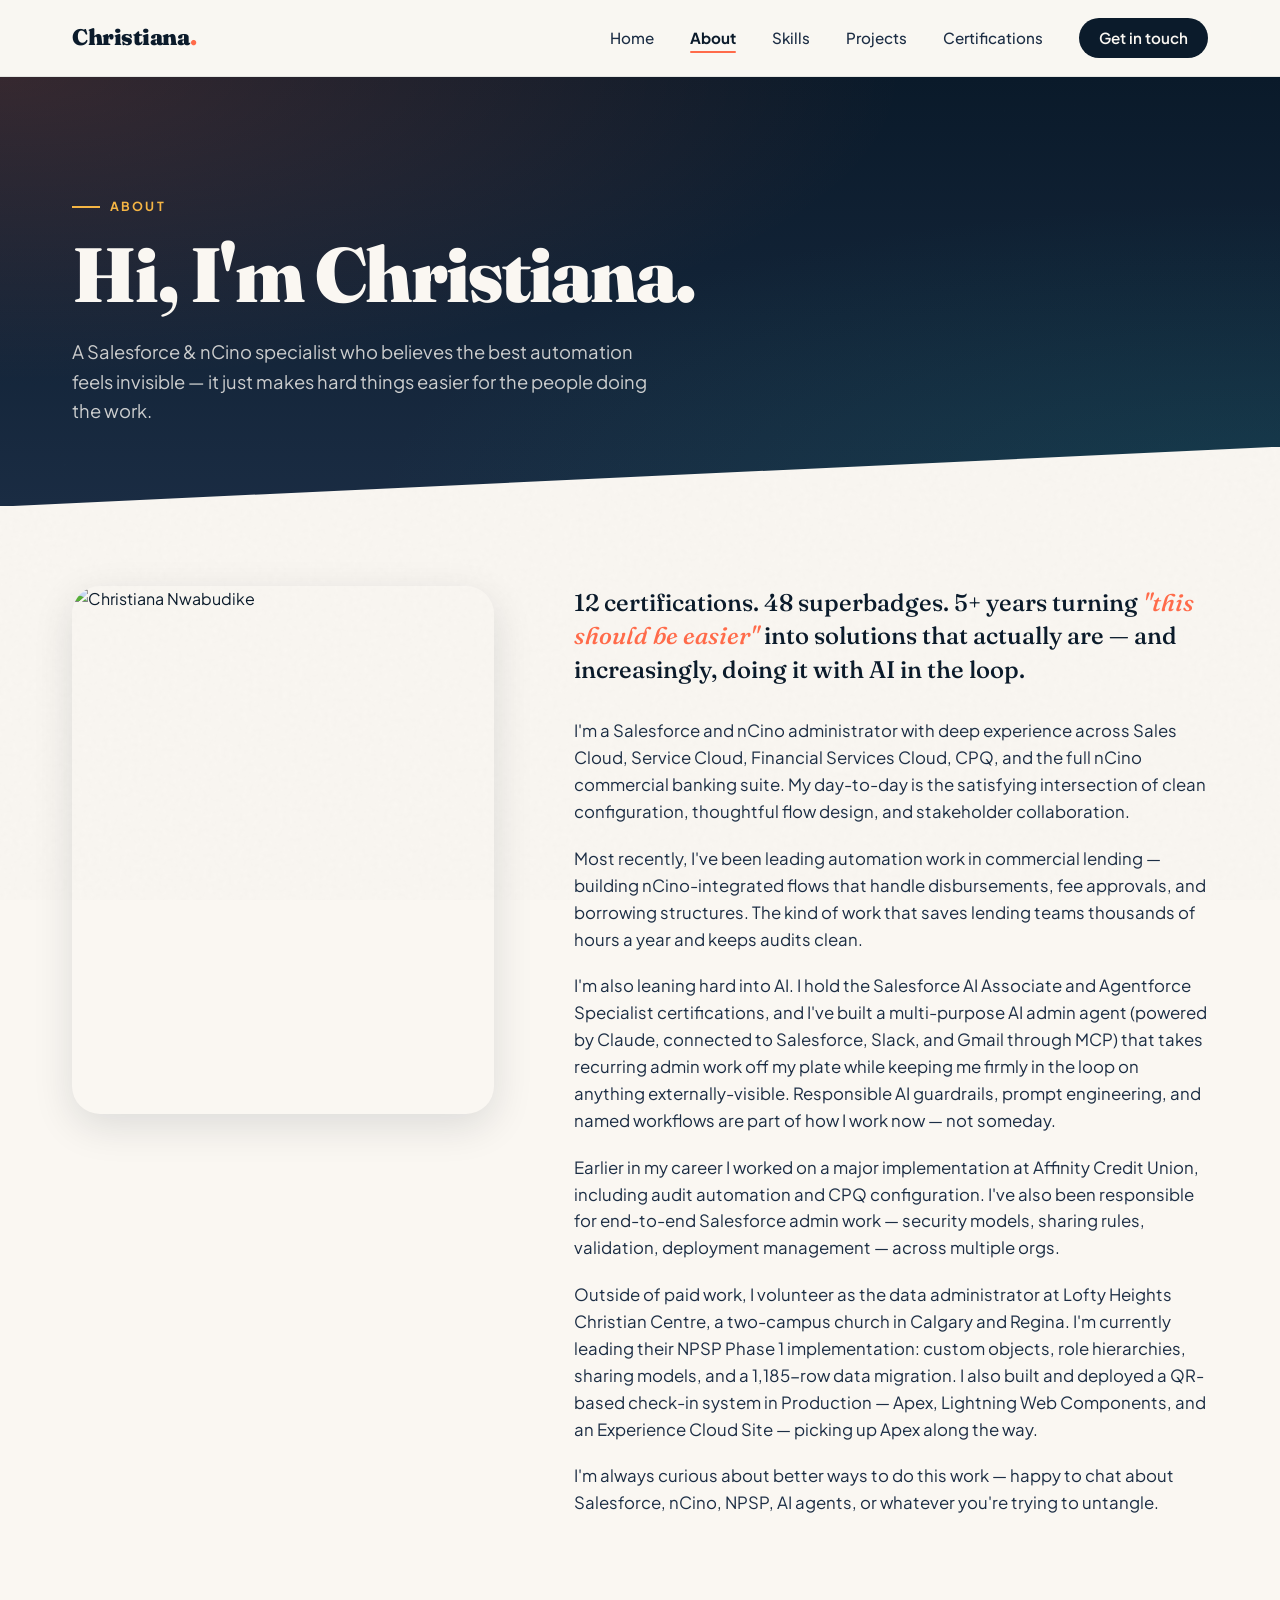
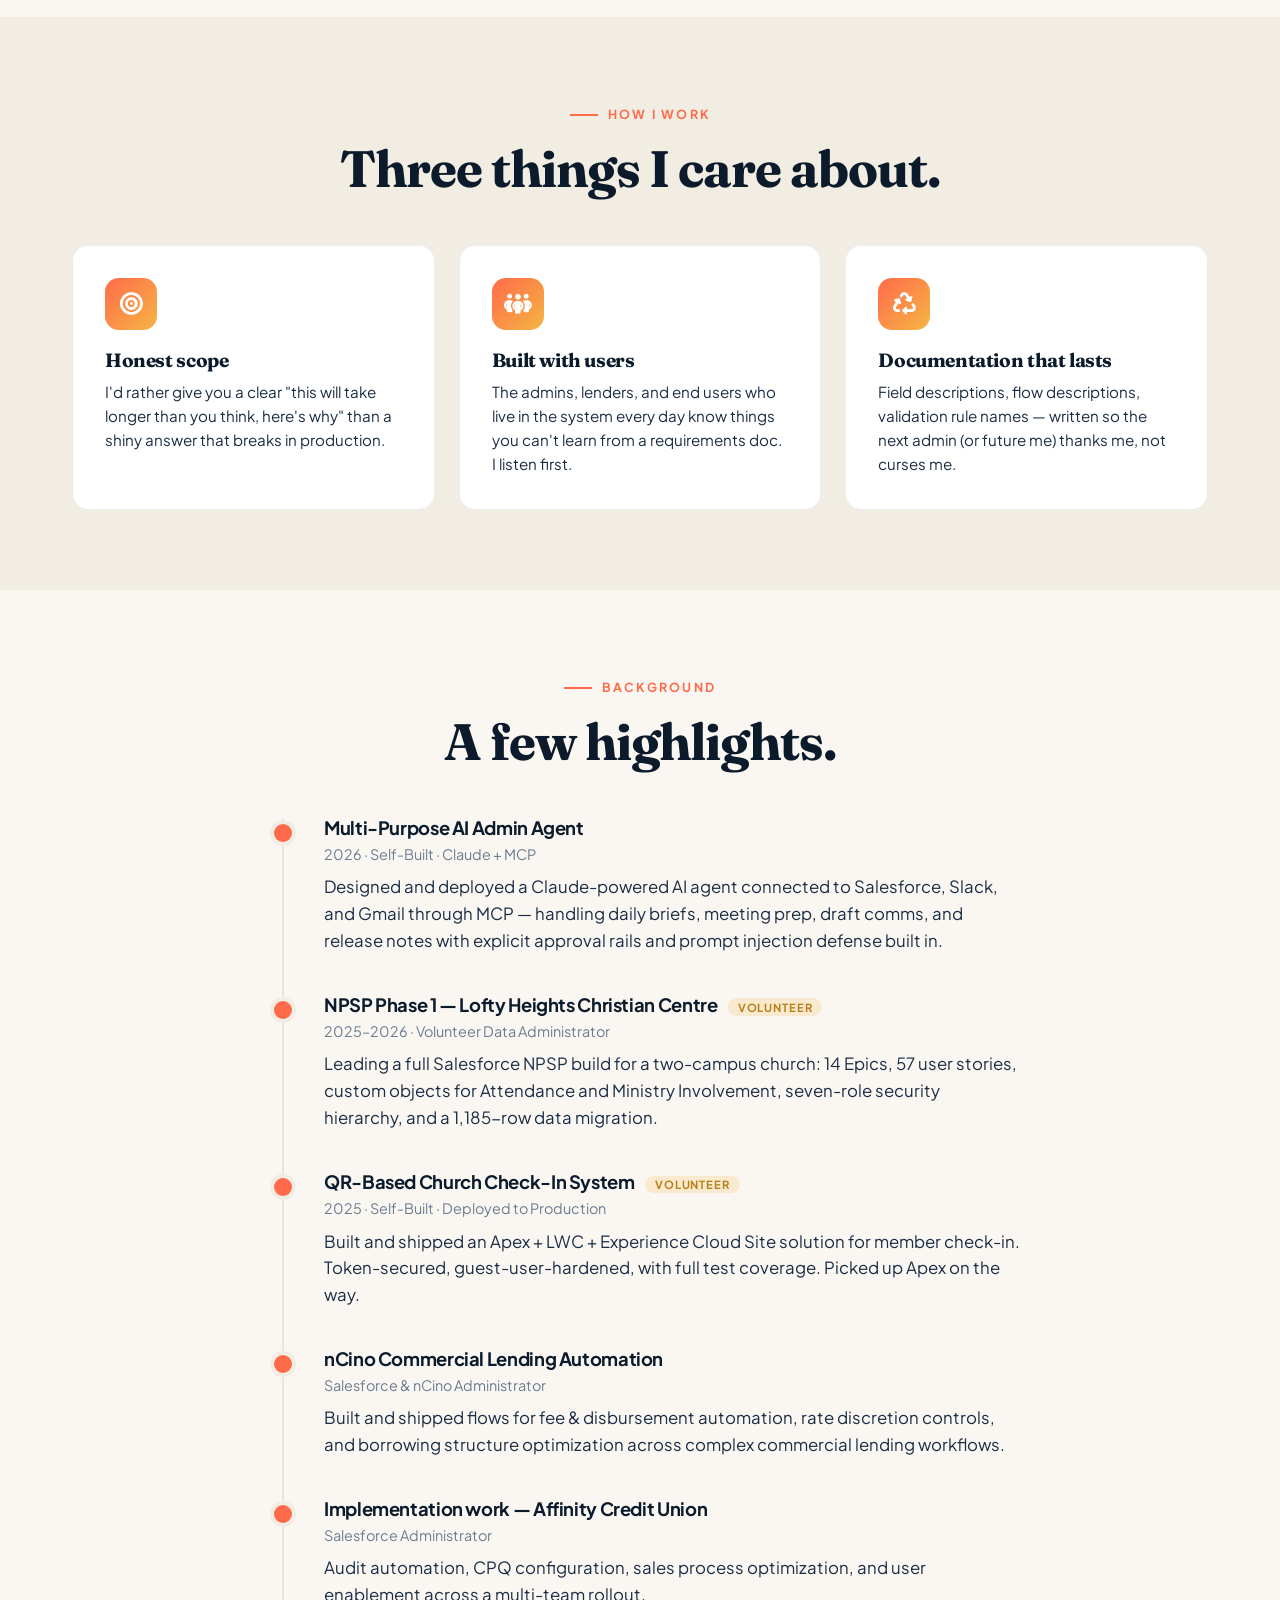
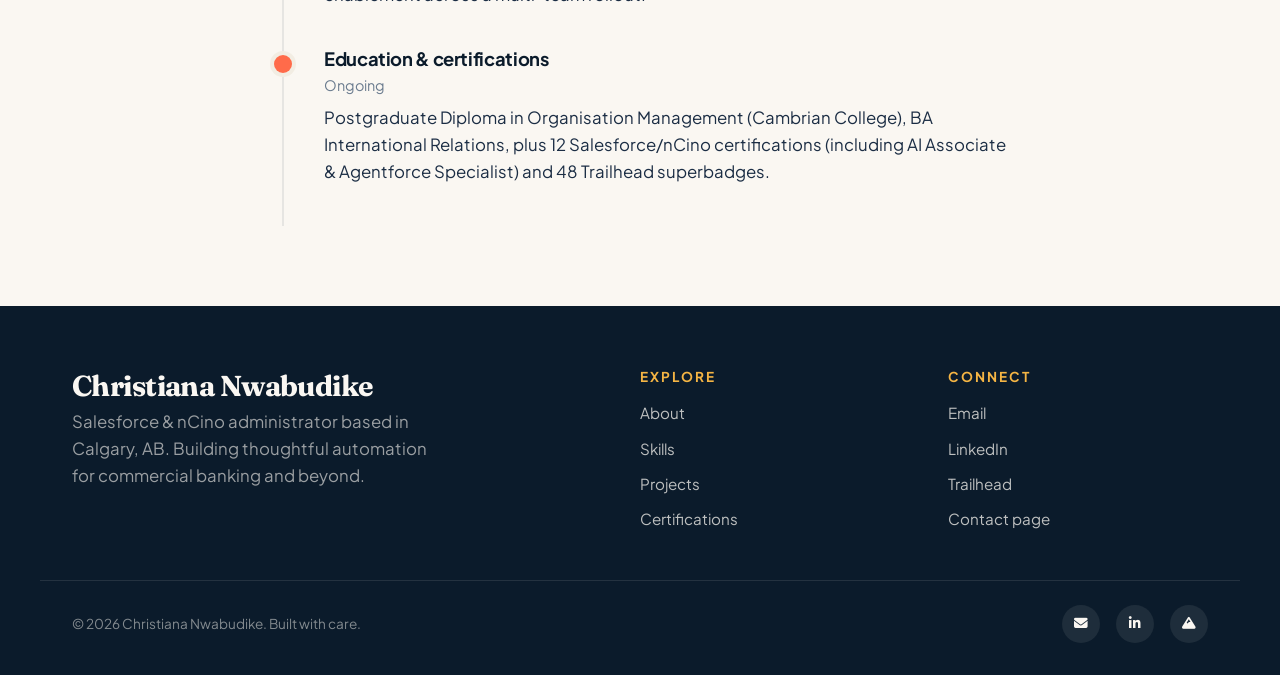
==== about.html @ 47bc2ad4 "Add files via upload" ====
<!DOCTYPE html>
<html lang="en">
<head>
<meta charset="UTF-8">
<meta name="viewport" content="width=device-width, initial-scale=1.0">
<title>About — Christiana Nwabudike</title>
<link rel="stylesheet" href="styles.css">
<link rel="stylesheet" href="https://cdnjs.cloudflare.com/ajax/libs/font-awesome/6.4.0/css/all.min.css">
<style>
  .about-grid {
    display: grid;
    grid-template-columns: 1fr 1.5fr;
    gap: 5rem;
    align-items: start;
    padding: 5rem 0;
  }
  .about-photo {
    position: sticky;
    top: 100px;
    aspect-ratio: 4/5;
    border-radius: var(--radius-lg);
    overflow: hidden;
    box-shadow: var(--shadow);
  }
  .about-photo img { width: 100%; height: 100%; object-fit: cover; object-position: center 30%; }
  .about-body p {
    margin-bottom: 1.25rem;
    font-size: 1.05rem;
  }
  .about-body p.lead {
    font-family: var(--font-display);
    font-size: 1.5rem;
    line-height: 1.4;
    color: var(--ink);
    font-weight: 500;
    margin-bottom: 2rem;
  }
  .about-body p.lead em { color: var(--coral); font-style: italic; }

  .values {
    background: var(--cream-soft);
    padding: 5rem 0;
  }
  .value-grid { display: grid; grid-template-columns: repeat(3, 1fr); gap: 1.5rem; margin-top: 3rem; }
  .value-card {
    background: white;
    border-radius: var(--radius);
    padding: 2rem;
    border: 1px solid var(--line);
    transition: all 0.3s;
  }
  .value-card:hover { transform: translateY(-4px); box-shadow: var(--shadow-sm); }
  .value-icon {
    width: 52px;
    height: 52px;
    background: var(--grad-warm);
    border-radius: 14px;
    display: flex;
    align-items: center;
    justify-content: center;
    color: white;
    font-size: 1.4rem;
    margin-bottom: 1.25rem;
  }
  .value-card h3 { font-size: 1.2rem; margin-bottom: 0.5rem; }
  .value-card p { font-size: 0.95rem; }

  .timeline-section { padding: 5rem 0; }
  .timeline { position: relative; max-width: 760px; margin: 3rem auto 0; }
  .timeline::before {
    content: '';
    position: absolute;
    left: 22px;
    top: 0;
    bottom: 0;
    width: 2px;
    background: var(--line);
  }
  .tl-item {
    position: relative;
    padding-left: 4rem;
    padding-bottom: 2.5rem;
  }
  .tl-item::before {
    content: '';
    position: absolute;
    left: 14px;
    top: 6px;
    width: 18px;
    height: 18px;
    border-radius: 50%;
    background: var(--coral);
    box-shadow: 0 0 0 4px var(--cream-soft);
  }
  .tl-item h4 { font-family: var(--font-body); font-size: 1.15rem; font-weight: 700; margin-bottom: 0.3rem; }
  .tl-meta { font-size: 0.9rem; color: var(--mute); margin-bottom: 0.5rem; }

  @media (max-width: 900px) {
    .about-grid { grid-template-columns: 1fr; gap: 2rem; padding: 3rem 0; }
    .about-photo { position: static; max-width: 360px; margin: 0 auto; }
    .value-grid { grid-template-columns: 1fr; }
  }
</style>
</head>
<body>

<nav class="nav">
  <div class="nav-inner">
    <a href="index.html" class="nav-brand">Christiana<span>.</span></a>
    <button class="nav-toggle" aria-label="Menu">☰</button>
    <ul class="nav-links">
      <li><a href="index.html">Home</a></li>
      <li><a href="about.html">About</a></li>
      <li><a href="skills.html">Skills</a></li>
      <li><a href="projects.html">Projects</a></li>
      <li><a href="certifications.html">Certifications</a></li>
      <li><a href="contact.html" class="nav-cta">Get in touch</a></li>
    </ul>
  </div>
</nav>

<header class="page-header">
  <div class="container">
    <span class="eyebrow">About</span>
    <h1 class="mt-2">Hi, I'm Christiana.</h1>
    <p>A Salesforce &amp; nCino specialist who believes the best automation feels invisible — it just makes hard things easier for the people doing the work.</p>
  </div>
</header>

<section style="padding: 0;">
  <div class="container">
    <div class="about-grid">
      <div class="about-photo">
        <img src="https://raw.githubusercontent.com/cristiana-nwabudike/Christiana/main/6F25B341-FE62-4190-9466-7DDA0C478B91_1_105_c.jpeg" alt="Christiana Nwabudike">
      </div>
      <div class="about-body">
        <p class="lead">12 certifications. 48 superbadges. 5+ years turning <em>"this should be easier"</em> into solutions that actually are — and increasingly, doing it with AI in the loop.</p>

        <p>I'm a Salesforce and nCino administrator with deep experience across Sales Cloud, Service Cloud, Financial Services Cloud, CPQ, and the full nCino commercial banking suite. My day-to-day is the satisfying intersection of clean configuration, thoughtful flow design, and stakeholder collaboration.</p>

        <p>Most recently, I've been leading automation work in commercial lending — building nCino-integrated flows that handle disbursements, fee approvals, and borrowing structures. The kind of work that saves lending teams thousands of hours a year and keeps audits clean.</p>

        <p>I'm also leaning hard into AI. I hold the Salesforce AI Associate and Agentforce Specialist certifications, and I've built a multi-purpose AI admin agent (powered by Claude, connected to Salesforce, Slack, and Gmail through MCP) that takes recurring admin work off my plate while keeping me firmly in the loop on anything externally-visible. Responsible AI guardrails, prompt engineering, and named workflows are part of how I work now — not someday.</p>

        <p>Earlier in my career I worked on a major implementation at Affinity Credit Union, including audit automation and CPQ configuration. I've also been responsible for end-to-end Salesforce admin work — security models, sharing rules, validation, deployment management — across multiple orgs.</p>

        <p>Outside of paid work, I volunteer as the data administrator at Lofty Heights Christian Centre, a two-campus church in Calgary and Regina. I'm currently leading their NPSP Phase 1 implementation: custom objects, role hierarchies, sharing models, and a 1,185-row data migration. I also built and deployed a QR-based check-in system in Production — Apex, Lightning Web Components, and an Experience Cloud Site — picking up Apex along the way.</p>

        <p>I'm always curious about better ways to do this work — happy to chat about Salesforce, nCino, NPSP, AI agents, or whatever you're trying to untangle.</p>
      </div>
    </div>
  </div>
</section>

<section class="values">
  <div class="container">
    <div style="text-align: center; max-width: 640px; margin: 0 auto;">
      <span class="eyebrow">How I work</span>
      <h2 class="mt-2">Three things I care about.</h2>
    </div>
    <div class="value-grid">
      <div class="value-card">
        <div class="value-icon"><i class="fas fa-bullseye"></i></div>
        <h3>Honest scope</h3>
        <p>I'd rather give you a clear "this will take longer than you think, here's why" than a shiny answer that breaks in production.</p>
      </div>
      <div class="value-card">
        <div class="value-icon"><i class="fas fa-people-group"></i></div>
        <h3>Built with users</h3>
        <p>The admins, lenders, and end users who live in the system every day know things you can't learn from a requirements doc. I listen first.</p>
      </div>
      <div class="value-card">
        <div class="value-icon"><i class="fas fa-recycle"></i></div>
        <h3>Documentation that lasts</h3>
        <p>Field descriptions, flow descriptions, validation rule names — written so the next admin (or future me) thanks me, not curses me.</p>
      </div>
    </div>
  </div>
</section>

<section class="timeline-section">
  <div class="container">
    <div style="text-align: center; max-width: 640px; margin: 0 auto;">
      <span class="eyebrow">Background</span>
      <h2 class="mt-2">A few highlights.</h2>
    </div>
    <div class="timeline">
      <div class="tl-item">
        <h4>Multi-Purpose AI Admin Agent</h4>
        <div class="tl-meta">2026 · Self-Built · Claude + MCP</div>
        <p>Designed and deployed a Claude-powered AI agent connected to Salesforce, Slack, and Gmail through MCP — handling daily briefs, meeting prep, draft comms, and release notes with explicit approval rails and prompt injection defense built in.</p>
      </div>
      <div class="tl-item">
        <h4>NPSP Phase 1 — Lofty Heights Christian Centre <span style="display: inline-block; background: rgba(245, 181, 68, 0.2); color: #B8801A; padding: 0.15rem 0.6rem; border-radius: 999px; font-size: 0.7rem; font-weight: 700; letter-spacing: 0.08em; text-transform: uppercase; margin-left: 0.5rem;">Volunteer</span></h4>
        <div class="tl-meta">2025–2026 · Volunteer Data Administrator</div>
        <p>Leading a full Salesforce NPSP build for a two-campus church: 14 Epics, 57 user stories, custom objects for Attendance and Ministry Involvement, seven-role security hierarchy, and a 1,185-row data migration.</p>
      </div>
      <div class="tl-item">
        <h4>QR-Based Church Check-In System <span style="display: inline-block; background: rgba(245, 181, 68, 0.2); color: #B8801A; padding: 0.15rem 0.6rem; border-radius: 999px; font-size: 0.7rem; font-weight: 700; letter-spacing: 0.08em; text-transform: uppercase; margin-left: 0.5rem;">Volunteer</span></h4>
        <div class="tl-meta">2025 · Self-Built · Deployed to Production</div>
        <p>Built and shipped an Apex + LWC + Experience Cloud Site solution for member check-in. Token-secured, guest-user-hardened, with full test coverage. Picked up Apex on the way.</p>
      </div>
      <div class="tl-item">
        <h4>nCino Commercial Lending Automation</h4>
        <div class="tl-meta">Salesforce &amp; nCino Administrator</div>
        <p>Built and shipped flows for fee &amp; disbursement automation, rate discretion controls, and borrowing structure optimization across complex commercial lending workflows.</p>
      </div>
      <div class="tl-item">
        <h4>Implementation work — Affinity Credit Union</h4>
        <div class="tl-meta">Salesforce Administrator</div>
        <p>Audit automation, CPQ configuration, sales process optimization, and user enablement across a multi-team rollout.</p>
      </div>
      <div class="tl-item">
        <h4>Education &amp; certifications</h4>
        <div class="tl-meta">Ongoing</div>
        <p>Postgraduate Diploma in Organisation Management (Cambrian College), BA International Relations, plus 12 Salesforce/nCino certifications (including AI Associate &amp; Agentforce Specialist) and 48 Trailhead superbadges.</p>
      </div>
    </div>
  </div>
</section>

<footer class="footer">
  <div class="footer-inner">
    <div class="footer-brand">
      <h3>Christiana Nwabudike</h3>
      <p>Salesforce &amp; nCino administrator based in Calgary, AB. Building thoughtful automation for commercial banking and beyond.</p>
    </div>
    <div>
      <h4>Explore</h4>
      <ul class="footer-links">
        <li><a href="about.html">About</a></li>
        <li><a href="skills.html">Skills</a></li>
        <li><a href="projects.html">Projects</a></li>
        <li><a href="certifications.html">Certifications</a></li>
      </ul>
    </div>
    <div>
      <h4>Connect</h4>
      <ul class="footer-links">
        <li><a href="mailto:cristiana.nwabudike@gmail.com">Email</a></li>
        <li><a href="https://www.linkedin.com/in/christiana-nwabudike" target="_blank">LinkedIn</a></li>
        <li><a href="https://www.salesforce.com/trailblazer/cnwabudike202" target="_blank">Trailhead</a></li>
        <li><a href="contact.html">Contact page</a></li>
      </ul>
    </div>
  </div>
  <div class="footer-bottom">
    <span>© 2026 Christiana Nwabudike. Built with care.</span>
    <div class="footer-socials">
      <a href="mailto:cristiana.nwabudike@gmail.com" aria-label="Email"><i class="fas fa-envelope"></i></a>
      <a href="https://www.linkedin.com/in/christiana-nwabudike" target="_blank" aria-label="LinkedIn"><i class="fab fa-linkedin-in"></i></a>
      <a href="https://www.salesforce.com/trailblazer/cnwabudike202" target="_blank" aria-label="Trailhead"><i class="fas fa-mountain"></i></a>
    </div>
  </div>
</footer>

<script src="script.js"></script>
</body>
</html>
---- styles.css ----
/* ===== CHRISTIANA NWABUDIKE — PORTFOLIO DESIGN SYSTEM ===== */

@import url('https://fonts.googleapis.com/css2?family=Fraunces:opsz,wght@9..144,400;9..144,500;9..144,700;9..144,900&family=Plus+Jakarta+Sans:wght@300;400;500;600;700;800&display=swap');

:root {
  /* Brand palette — vibrant + professional */
  --ink: #0B1B2B;             /* deep navy ink */
  --ink-soft: #1B2D44;
  --cream: #FAF7F2;           /* warm off-white */
  --cream-soft: #F2EDE3;
  --coral: #FF6B4A;           /* signature warm accent */
  --coral-deep: #E8472A;
  --amber: #F5B544;           /* secondary accent */
  --teal: #0E7C7B;            /* tertiary accent */
  --sky: #5BA4E0;
  --mute: #6B7C8F;
  --line: rgba(11, 27, 43, 0.08);

  /* Gradients */
  --grad-warm: linear-gradient(135deg, #FF6B4A 0%, #F5B544 100%);
  --grad-cool: linear-gradient(135deg, #0B1B2B 0%, #0E7C7B 100%);
  --grad-hero: radial-gradient(ellipse at top left, rgba(255, 107, 74, 0.18), transparent 50%),
               radial-gradient(ellipse at bottom right, rgba(14, 124, 123, 0.22), transparent 50%),
               linear-gradient(180deg, #0B1B2B 0%, #1B2D44 100%);

  /* Typography */
  --font-display: 'Fraunces', Georgia, serif;
  --font-body: 'Plus Jakarta Sans', system-ui, sans-serif;

  /* Spacing & radius */
  --radius-sm: 8px;
  --radius: 16px;
  --radius-lg: 28px;
  --shadow-sm: 0 2px 12px rgba(11, 27, 43, 0.06);
  --shadow: 0 12px 40px rgba(11, 27, 43, 0.12);
  --shadow-lg: 0 30px 80px rgba(11, 27, 43, 0.18);
}

* { box-sizing: border-box; margin: 0; padding: 0; }

html { scroll-behavior: smooth; }

body {
  font-family: var(--font-body);
  background: var(--cream);
  color: var(--ink);
  line-height: 1.6;
  -webkit-font-smoothing: antialiased;
  overflow-x: hidden;
}

/* Subtle grain overlay for warmth */
body::before {
  content: '';
  position: fixed;
  inset: 0;
  pointer-events: none;
  z-index: 1;
  opacity: 0.4;
  background-image: url("data:image/svg+xml,%3Csvg viewBox='0 0 200 200' xmlns='http://www.w3.org/2000/svg'%3E%3Cfilter id='n'%3E%3CfeTurbulence type='fractalNoise' baseFrequency='0.9' numOctaves='2'/%3E%3CfeColorMatrix values='0 0 0 0 0 0 0 0 0 0 0 0 0 0 0 0 0 0 0.04 0'/%3E%3C/filter%3E%3Crect width='100%25' height='100%25' filter='url(%23n)'/%3E%3C/svg%3E");
}

/* ===== TYPOGRAPHY ===== */
h1, h2, h3, h4 {
  font-family: var(--font-display);
  font-weight: 700;
  line-height: 1.1;
  letter-spacing: -0.02em;
  color: var(--ink);
}
h1 { font-size: clamp(2.5rem, 6vw, 5.5rem); font-weight: 900; }
h2 { font-size: clamp(2rem, 4vw, 3.5rem); }
h3 { font-size: clamp(1.4rem, 2.4vw, 2rem); }
h4 { font-size: 1.25rem; }

p { font-size: 1.05rem; color: var(--ink-soft); }

a { color: inherit; text-decoration: none; }

.eyebrow {
  font-family: var(--font-body);
  font-size: 0.78rem;
  font-weight: 700;
  letter-spacing: 0.18em;
  text-transform: uppercase;
  color: var(--coral);
  display: inline-flex;
  align-items: center;
  gap: 0.6rem;
}
.eyebrow::before {
  content: '';
  width: 28px;
  height: 2px;
  background: var(--coral);
}

/* ===== LAYOUT ===== */
.container {
  max-width: 1200px;
  margin: 0 auto;
  padding: 0 2rem;
  position: relative;
  z-index: 2;
}

section { padding: 6rem 0; position: relative; }

/* ===== NAVIGATION ===== */
.nav {
  position: sticky;
  top: 0;
  z-index: 100;
  background: rgba(250, 247, 242, 0.85);
  backdrop-filter: blur(20px);
  -webkit-backdrop-filter: blur(20px);
  border-bottom: 1px solid var(--line);
}
.nav-inner {
  max-width: 1200px;
  margin: 0 auto;
  padding: 1.25rem 2rem;
  display: flex;
  align-items: center;
  justify-content: space-between;
}
.nav-brand {
  font-family: var(--font-display);
  font-weight: 900;
  font-size: 1.4rem;
  letter-spacing: -0.02em;
}
.nav-brand span { color: var(--coral); }
.nav-links {
  display: flex;
  gap: 2.25rem;
  list-style: none;
  align-items: center;
}
.nav-links a {
  font-size: 0.95rem;
  font-weight: 500;
  color: var(--ink-soft);
  position: relative;
  transition: color 0.2s;
}
.nav-links a:hover { color: var(--coral); }
.nav-links a.active {
  color: var(--ink);
  font-weight: 700;
}
.nav-links a.active::after {
  content: '';
  position: absolute;
  bottom: -6px;
  left: 0;
  right: 0;
  height: 2px;
  background: var(--coral);
  border-radius: 2px;
}
.nav-cta {
  background: var(--ink);
  color: var(--cream) !important;
  padding: 0.65rem 1.25rem;
  border-radius: 999px;
  font-weight: 600 !important;
  transition: all 0.25s;
}
.nav-cta:hover {
  background: var(--coral);
  transform: translateY(-2px);
}
.nav-toggle {
  display: none;
  background: none;
  border: none;
  font-size: 1.5rem;
  color: var(--ink);
  cursor: pointer;
}

/* ===== BUTTONS ===== */
.btn {
  display: inline-flex;
  align-items: center;
  gap: 0.6rem;
  padding: 1rem 2rem;
  border-radius: 999px;
  font-weight: 600;
  font-size: 1rem;
  cursor: pointer;
  border: none;
  transition: all 0.3s cubic-bezier(0.2, 0.8, 0.2, 1);
  text-decoration: none;
}
.btn-primary {
  background: var(--ink);
  color: var(--cream);
}
.btn-primary:hover {
  background: var(--coral);
  transform: translateY(-3px);
  box-shadow: 0 12px 30px rgba(255, 107, 74, 0.4);
}
.btn-ghost {
  background: transparent;
  color: var(--ink);
  border: 1.5px solid var(--ink);
}
.btn-ghost:hover {
  background: var(--ink);
  color: var(--cream);
}

/* ===== CARDS ===== */
.card {
  background: white;
  border-radius: var(--radius);
  padding: 2rem;
  box-shadow: var(--shadow-sm);
  border: 1px solid var(--line);
  transition: all 0.4s cubic-bezier(0.2, 0.8, 0.2, 1);
  position: relative;
  overflow: hidden;
}
.card:hover {
  transform: translateY(-6px);
  box-shadow: var(--shadow);
  border-color: rgba(255, 107, 74, 0.3);
}

/* ===== TAGS / PILLS ===== */
.tag {
  display: inline-block;
  padding: 0.35rem 0.85rem;
  border-radius: 999px;
  font-size: 0.78rem;
  font-weight: 600;
  background: var(--cream-soft);
  color: var(--ink-soft);
  border: 1px solid var(--line);
}
.tag-coral { background: rgba(255, 107, 74, 0.1); color: var(--coral-deep); border-color: rgba(255, 107, 74, 0.2); }
.tag-teal { background: rgba(14, 124, 123, 0.1); color: var(--teal); border-color: rgba(14, 124, 123, 0.2); }
.tag-amber { background: rgba(245, 181, 68, 0.15); color: #B8801A; border-color: rgba(245, 181, 68, 0.3); }

/* ===== FOOTER ===== */
.footer {
  background: var(--ink);
  color: var(--cream);
  padding: 4rem 0 2rem;
  position: relative;
  z-index: 2;
}
.footer-inner {
  max-width: 1200px;
  margin: 0 auto;
  padding: 0 2rem;
  display: grid;
  grid-template-columns: 2fr 1fr 1fr;
  gap: 3rem;
  margin-bottom: 3rem;
}
.footer h4 {
  color: var(--cream);
  font-family: var(--font-body);
  font-size: 0.85rem;
  letter-spacing: 0.15em;
  text-transform: uppercase;
  margin-bottom: 1rem;
  color: var(--amber);
}
.footer-brand h3 {
  color: var(--cream);
  font-size: 1.8rem;
  margin-bottom: 0.5rem;
}
.footer-brand p { color: rgba(250, 247, 242, 0.6); max-width: 380px; }
.footer-links { list-style: none; display: flex; flex-direction: column; gap: 0.6rem; }
.footer-links a {
  color: rgba(250, 247, 242, 0.75);
  font-size: 0.95rem;
  transition: color 0.2s;
}
.footer-links a:hover { color: var(--coral); }
.footer-bottom {
  max-width: 1200px;
  margin: 0 auto;
  padding: 1.5rem 2rem 0;
  border-top: 1px solid rgba(250, 247, 242, 0.1);
  display: flex;
  justify-content: space-between;
  align-items: center;
  font-size: 0.85rem;
  color: rgba(250, 247, 242, 0.5);
}
.footer-socials { display: flex; gap: 1rem; }
.footer-socials a {
  width: 38px;
  height: 38px;
  display: inline-flex;
  align-items: center;
  justify-content: center;
  border-radius: 50%;
  background: rgba(250, 247, 242, 0.08);
  color: var(--cream);
  transition: all 0.25s;
}
.footer-socials a:hover {
  background: var(--coral);
  transform: translateY(-3px);
}

/* ===== PAGE HEADER (sub-pages) ===== */
.page-header {
  background: var(--grad-hero);
  color: var(--cream);
  padding: 7rem 0 5rem;
  position: relative;
  overflow: hidden;
}
.page-header::after {
  content: '';
  position: absolute;
  bottom: -1px;
  left: 0;
  right: 0;
  height: 60px;
  background: var(--cream);
  clip-path: polygon(0 100%, 100% 100%, 100% 0);
}
.page-header h1 { color: var(--cream); }
.page-header .eyebrow { color: var(--amber); }
.page-header .eyebrow::before { background: var(--amber); }
.page-header p { color: rgba(250, 247, 242, 0.8); max-width: 600px; margin-top: 1.25rem; font-size: 1.15rem; }

/* ===== UTILITIES ===== */
.text-center { text-align: center; }
.grid { display: grid; gap: 1.5rem; }
.grid-2 { grid-template-columns: repeat(2, 1fr); }
.grid-3 { grid-template-columns: repeat(3, 1fr); }
.grid-4 { grid-template-columns: repeat(4, 1fr); }
.flex { display: flex; }
.gap-1 { gap: 0.5rem; }
.gap-2 { gap: 1rem; }
.gap-3 { gap: 1.5rem; }
.mt-1 { margin-top: 0.5rem; } .mt-2 { margin-top: 1rem; } .mt-3 { margin-top: 1.5rem; } .mt-4 { margin-top: 2rem; } .mt-5 { margin-top: 3rem; }
.mb-1 { margin-bottom: 0.5rem; } .mb-2 { margin-bottom: 1rem; } .mb-3 { margin-bottom: 1.5rem; } .mb-4 { margin-bottom: 2rem; } .mb-5 { margin-bottom: 3rem; }

/* ===== ANIMATIONS ===== */
@keyframes fadeUp {
  from { opacity: 0; transform: translateY(24px); }
  to { opacity: 1; transform: translateY(0); }
}
@keyframes float {
  0%, 100% { transform: translateY(0); }
  50% { transform: translateY(-12px); }
}
.fade-up { animation: fadeUp 0.8s cubic-bezier(0.2, 0.8, 0.2, 1) both; }
.delay-1 { animation-delay: 0.1s; }
.delay-2 { animation-delay: 0.2s; }
.delay-3 { animation-delay: 0.3s; }
.delay-4 { animation-delay: 0.4s; }

/* ===== RESPONSIVE ===== */
@media (max-width: 900px) {
  .grid-2, .grid-3, .grid-4 { grid-template-columns: 1fr; }
  .nav-links {
    position: fixed;
    top: 70px;
    right: -100%;
    flex-direction: column;
    background: var(--cream);
    width: 80%;
    max-width: 320px;
    height: calc(100vh - 70px);
    padding: 2rem;
    gap: 1.5rem;
    transition: right 0.35s;
    box-shadow: -10px 0 30px rgba(0,0,0,0.1);
    align-items: flex-start;
  }
  .nav-links.open { right: 0; }
  .nav-toggle { display: block; }
  .footer-inner { grid-template-columns: 1fr; gap: 2rem; }
  .footer-bottom { flex-direction: column; gap: 1rem; text-align: center; }
  section { padding: 4rem 0; }
}
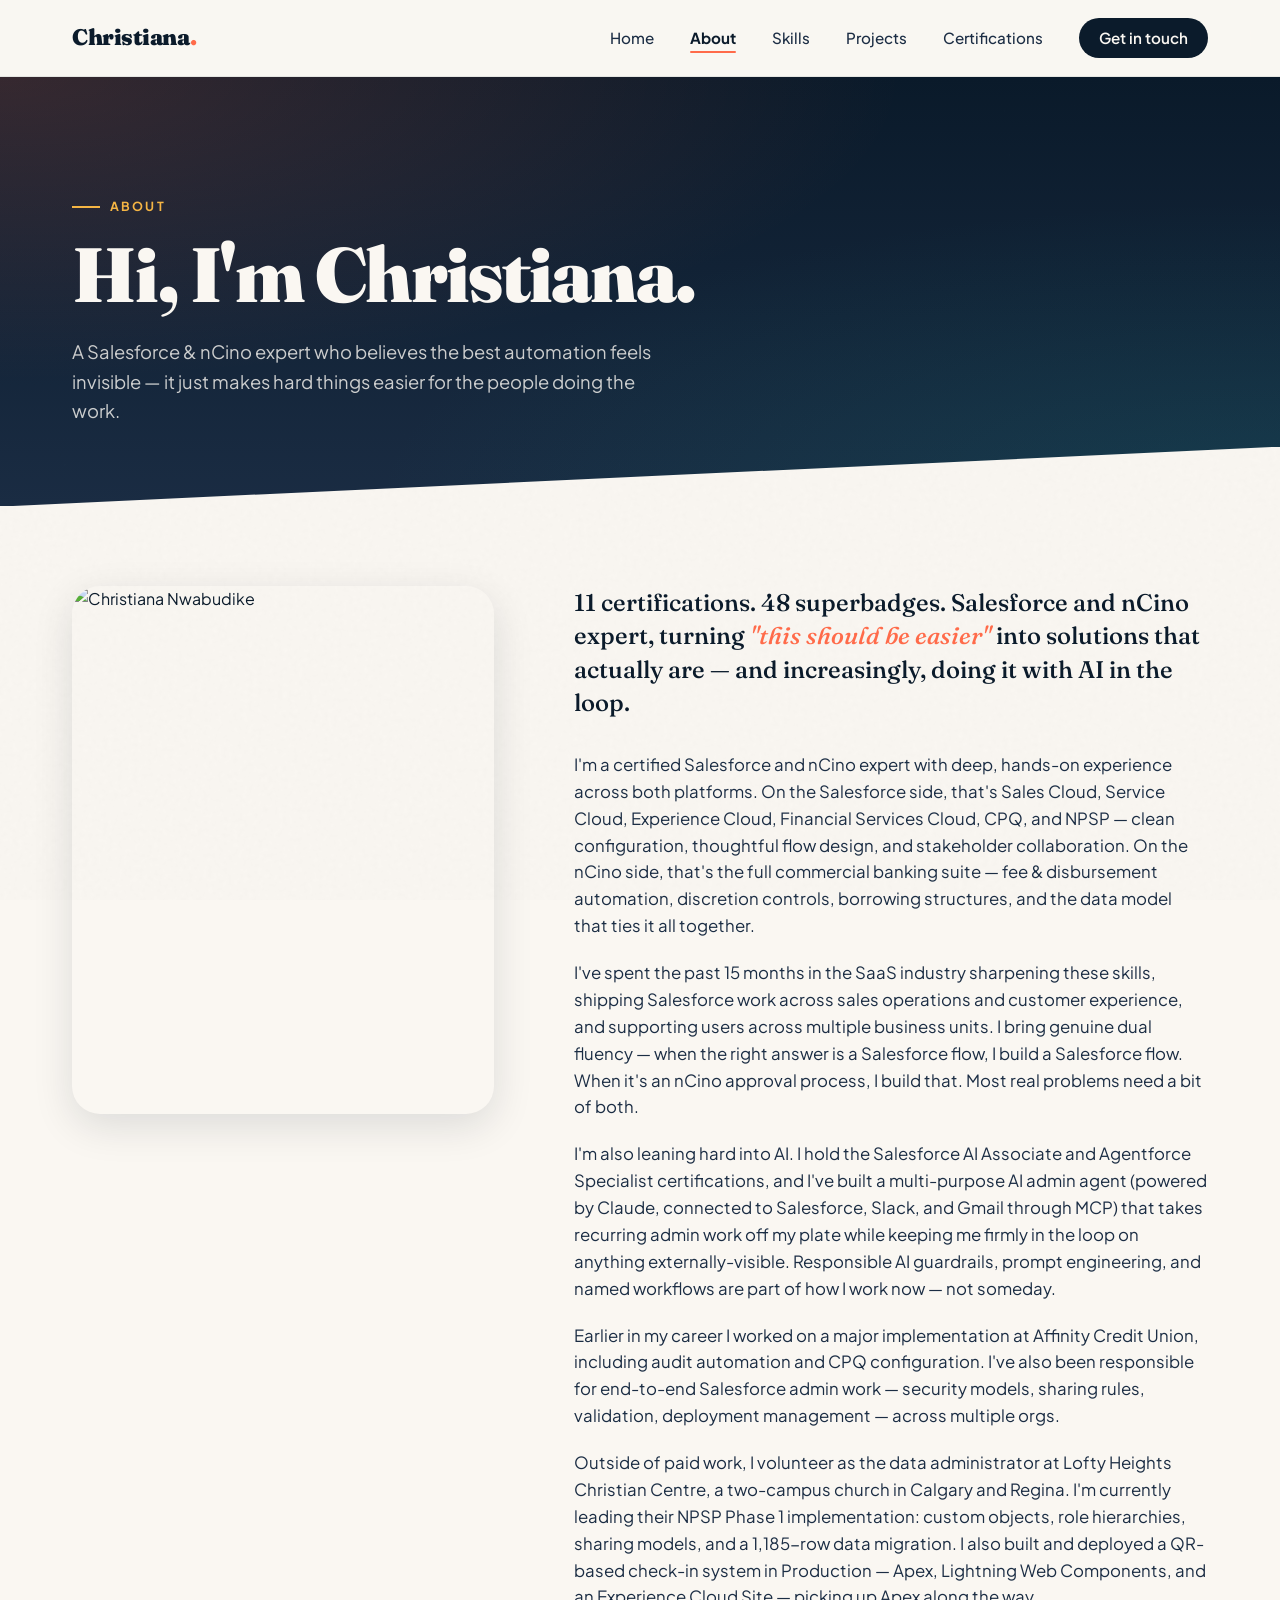
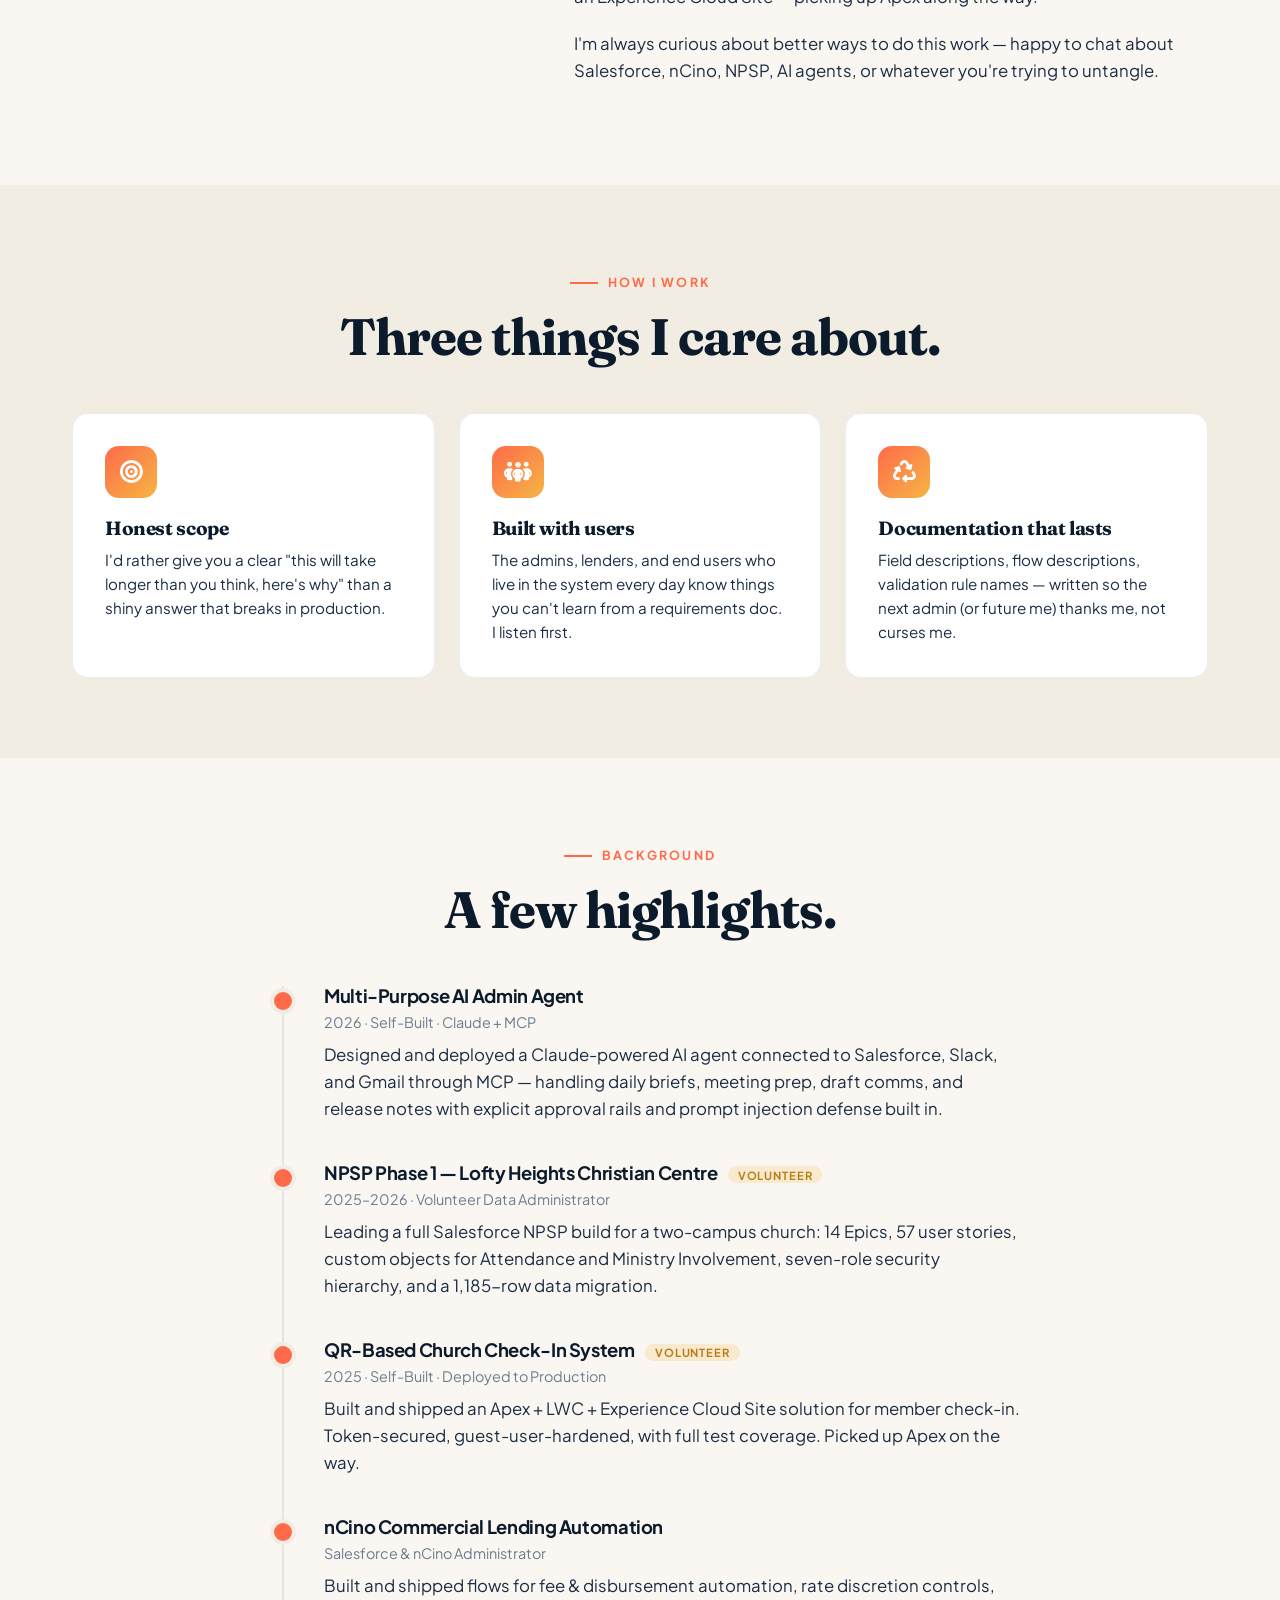
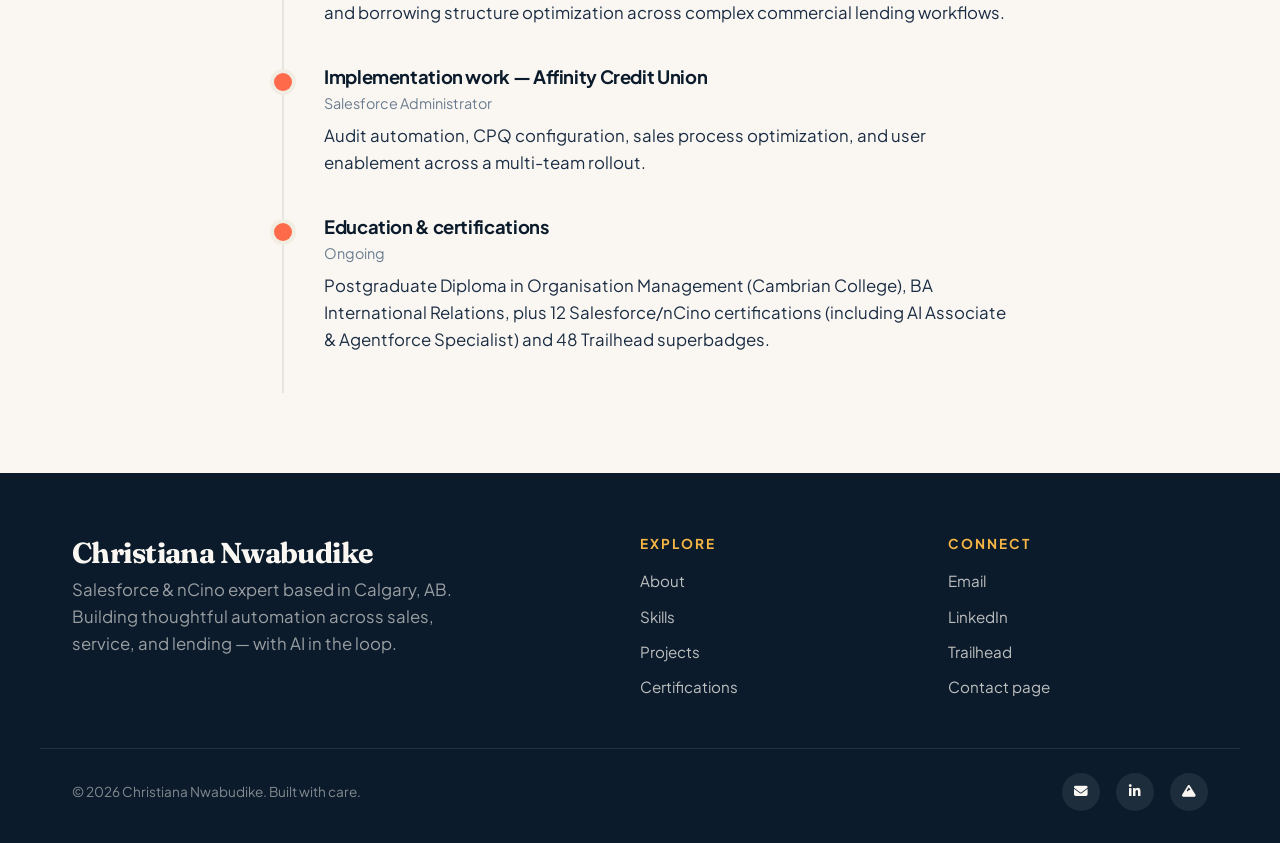
==== commit 0c19f29f: "Add files via upload" ====
--- a/about.html
+++ b/about.html
@@ -123,7 +123,7 @@
   <div class="container">
     <span class="eyebrow">About</span>
     <h1 class="mt-2">Hi, I'm Christiana.</h1>
-    <p>A Salesforce &amp; nCino specialist who believes the best automation feels invisible — it just makes hard things easier for the people doing the work.</p>
+    <p>A Salesforce &amp; nCino expert who believes the best automation feels invisible — it just makes hard things easier for the people doing the work.</p>
   </div>
 </header>
 
@@ -134,11 +134,11 @@
         <img src="https://raw.githubusercontent.com/cristiana-nwabudike/Christiana/main/6F25B341-FE62-4190-9466-7DDA0C478B91_1_105_c.jpeg" alt="Christiana Nwabudike">
       </div>
       <div class="about-body">
-        <p class="lead">12 certifications. 48 superbadges. 5+ years turning <em>"this should be easier"</em> into solutions that actually are — and increasingly, doing it with AI in the loop.</p>
-
-        <p>I'm a Salesforce and nCino administrator with deep experience across Sales Cloud, Service Cloud, Financial Services Cloud, CPQ, and the full nCino commercial banking suite. My day-to-day is the satisfying intersection of clean configuration, thoughtful flow design, and stakeholder collaboration.</p>
-
-        <p>Most recently, I've been leading automation work in commercial lending — building nCino-integrated flows that handle disbursements, fee approvals, and borrowing structures. The kind of work that saves lending teams thousands of hours a year and keeps audits clean.</p>
+        <p class="lead">11 certifications. 48 superbadges. Salesforce and nCino expert, turning <em>"this should be easier"</em> into solutions that actually are — and increasingly, doing it with AI in the loop.</p>
+
+        <p>I'm a certified Salesforce and nCino expert with deep, hands-on experience across both platforms. On the Salesforce side, that's Sales Cloud, Service Cloud, Experience Cloud, Financial Services Cloud, CPQ, and NPSP — clean configuration, thoughtful flow design, and stakeholder collaboration. On the nCino side, that's the full commercial banking suite — fee &amp; disbursement automation, discretion controls, borrowing structures, and the data model that ties it all together.</p>
+
+        <p>I've spent the past 15 months in the SaaS industry sharpening these skills, shipping Salesforce work across sales operations and customer experience, and supporting users across multiple business units. I bring genuine dual fluency — when the right answer is a Salesforce flow, I build a Salesforce flow. When it's an nCino approval process, I build that. Most real problems need a bit of both.</p>
 
         <p>I'm also leaning hard into AI. I hold the Salesforce AI Associate and Agentforce Specialist certifications, and I've built a multi-purpose AI admin agent (powered by Claude, connected to Salesforce, Slack, and Gmail through MCP) that takes recurring admin work off my plate while keeping me firmly in the loop on anything externally-visible. Responsible AI guardrails, prompt engineering, and named workflows are part of how I work now — not someday.</p>
 
@@ -223,7 +223,7 @@
   <div class="footer-inner">
     <div class="footer-brand">
       <h3>Christiana Nwabudike</h3>
-      <p>Salesforce &amp; nCino administrator based in Calgary, AB. Building thoughtful automation for commercial banking and beyond.</p>
+      <p>Salesforce &amp; nCino expert based in Calgary, AB. Building thoughtful automation across sales, service, and lending — with AI in the loop.</p>
     </div>
     <div>
       <h4>Explore</h4>
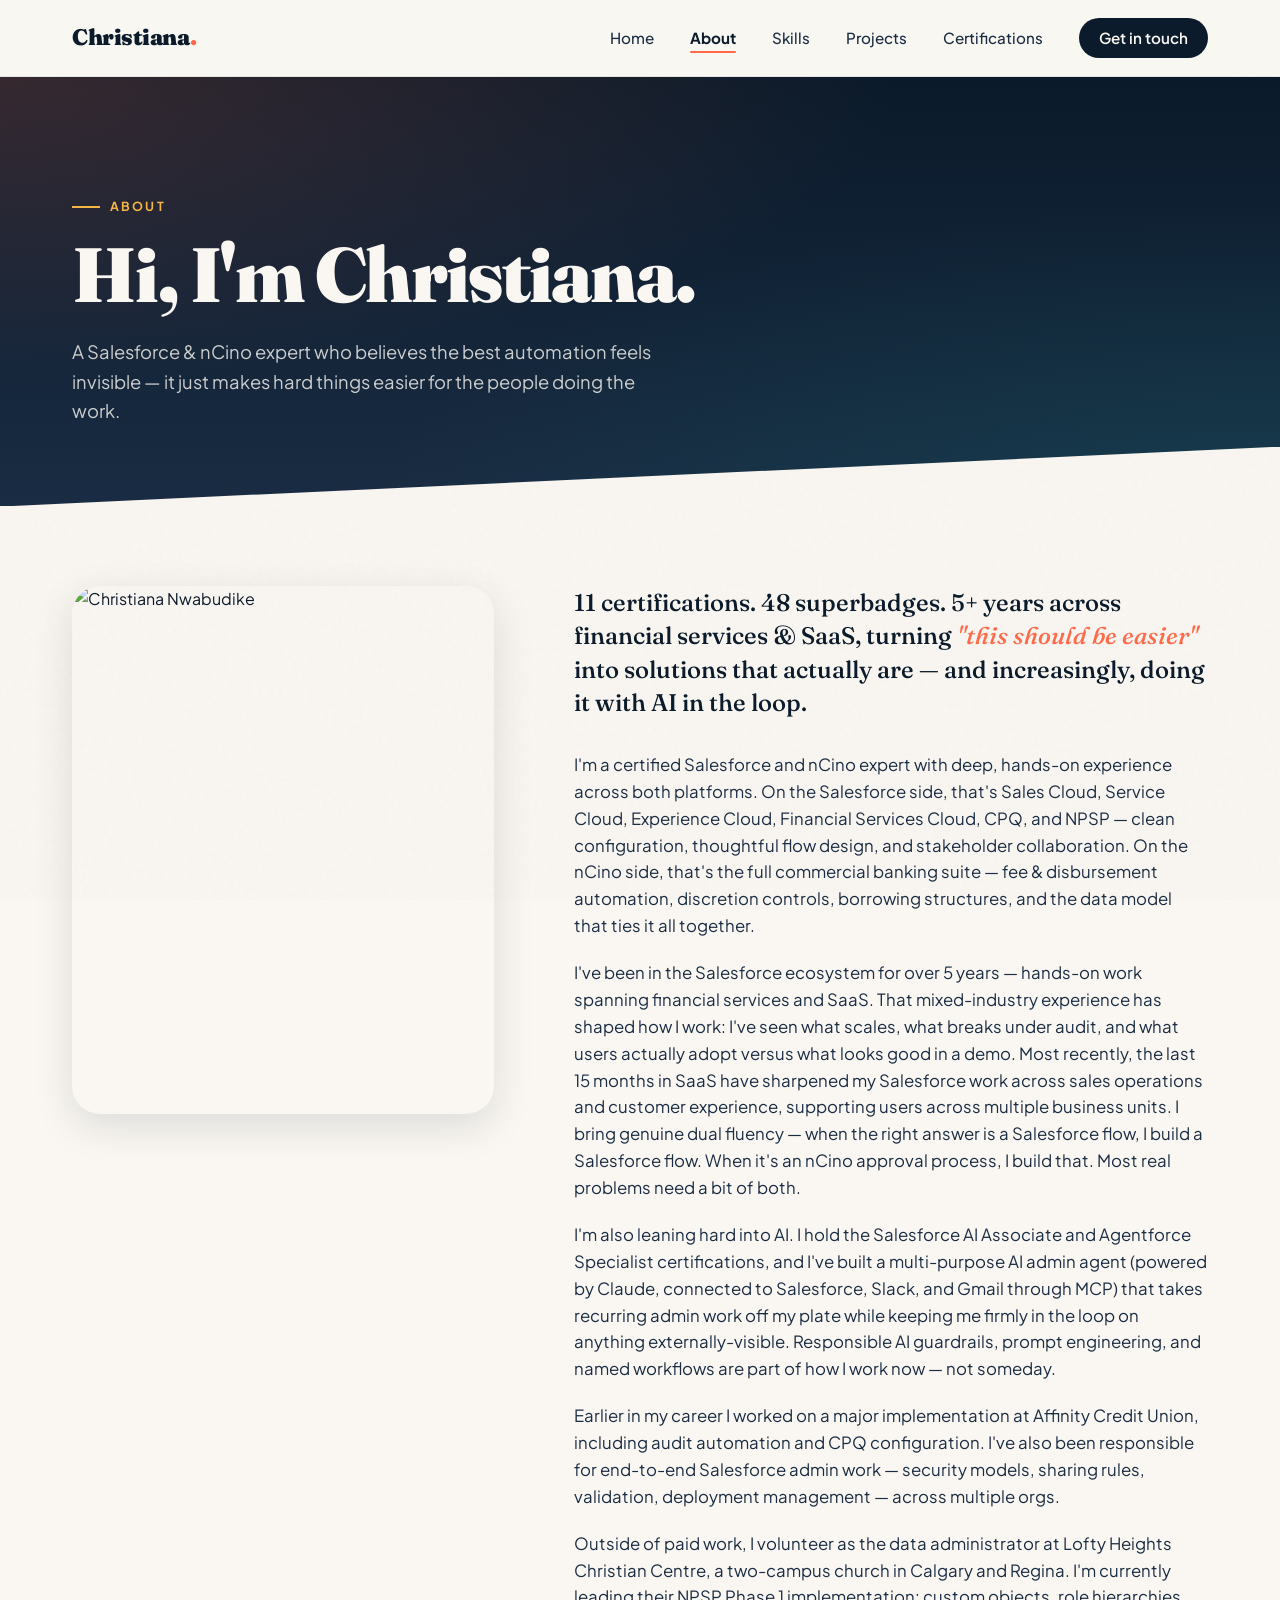
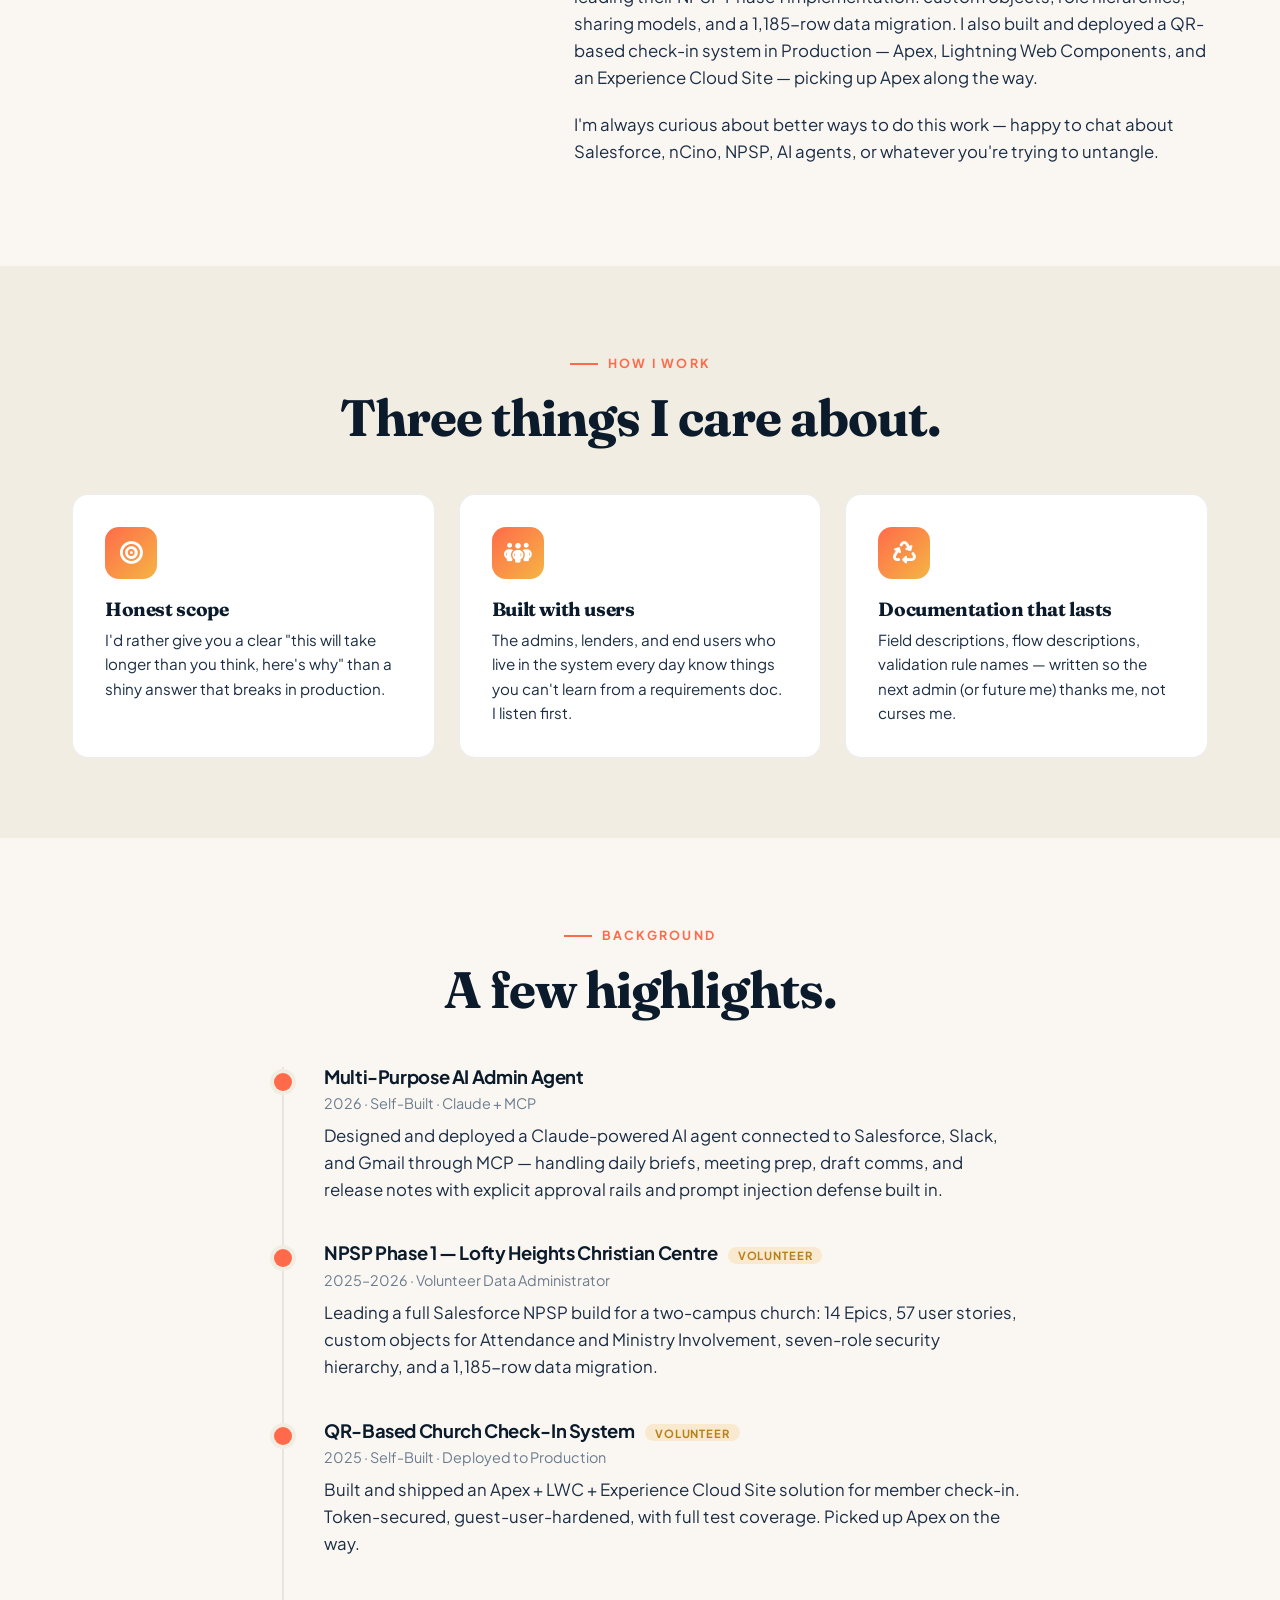
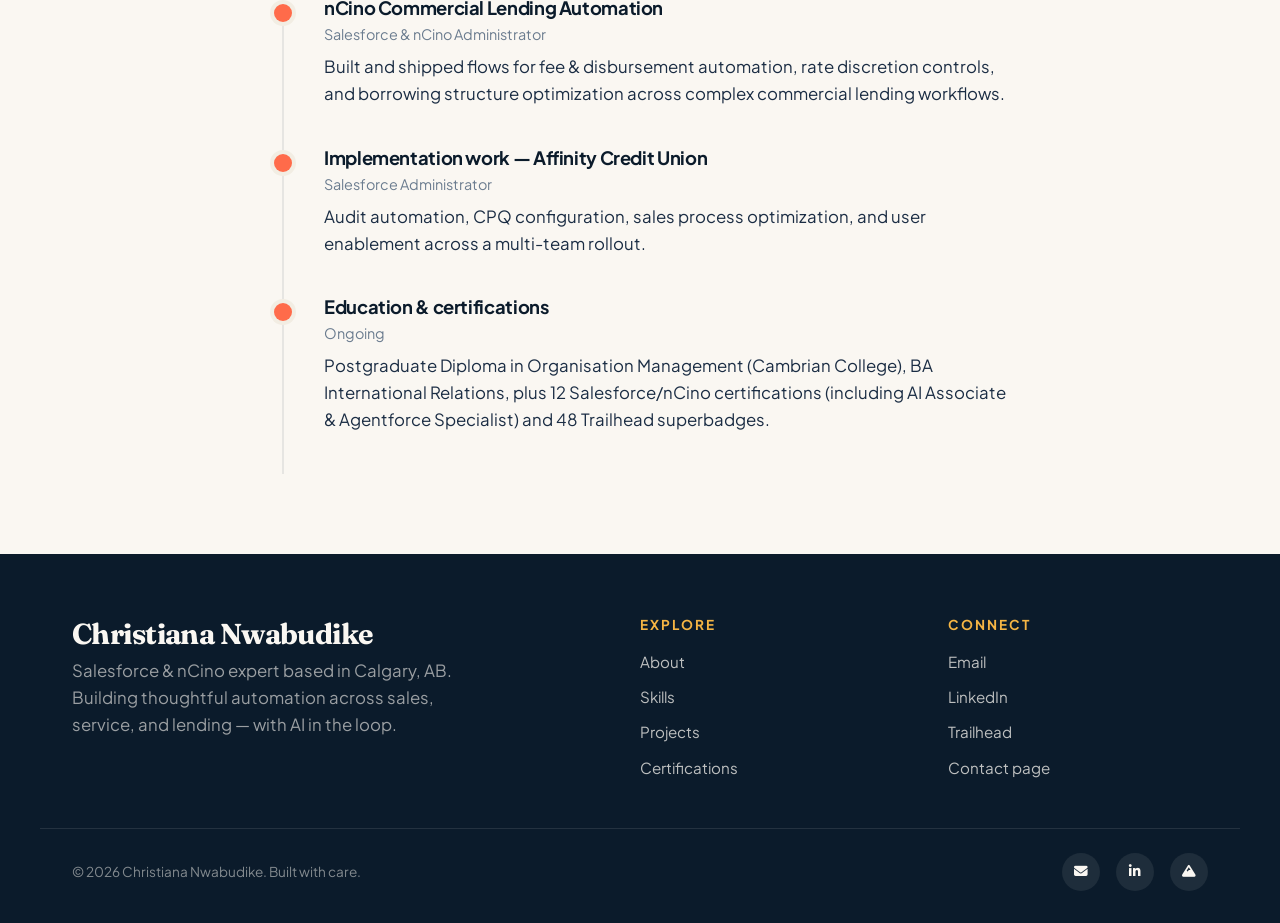
==== commit 11f0001f: "Add files via upload" ====
--- a/about.html
+++ b/about.html
@@ -134,11 +134,11 @@
         <img src="https://raw.githubusercontent.com/cristiana-nwabudike/Christiana/main/6F25B341-FE62-4190-9466-7DDA0C478B91_1_105_c.jpeg" alt="Christiana Nwabudike">
       </div>
       <div class="about-body">
-        <p class="lead">11 certifications. 48 superbadges. Salesforce and nCino expert, turning <em>"this should be easier"</em> into solutions that actually are — and increasingly, doing it with AI in the loop.</p>
+        <p class="lead">11 certifications. 48 superbadges. 5+ years across financial services &amp; SaaS, turning <em>"this should be easier"</em> into solutions that actually are — and increasingly, doing it with AI in the loop.</p>
 
         <p>I'm a certified Salesforce and nCino expert with deep, hands-on experience across both platforms. On the Salesforce side, that's Sales Cloud, Service Cloud, Experience Cloud, Financial Services Cloud, CPQ, and NPSP — clean configuration, thoughtful flow design, and stakeholder collaboration. On the nCino side, that's the full commercial banking suite — fee &amp; disbursement automation, discretion controls, borrowing structures, and the data model that ties it all together.</p>
 
-        <p>I've spent the past 15 months in the SaaS industry sharpening these skills, shipping Salesforce work across sales operations and customer experience, and supporting users across multiple business units. I bring genuine dual fluency — when the right answer is a Salesforce flow, I build a Salesforce flow. When it's an nCino approval process, I build that. Most real problems need a bit of both.</p>
+        <p>I've been in the Salesforce ecosystem for over 5 years — hands-on work spanning financial services and SaaS. That mixed-industry experience has shaped how I work: I've seen what scales, what breaks under audit, and what users actually adopt versus what looks good in a demo. Most recently, the last 15 months in SaaS have sharpened my Salesforce work across sales operations and customer experience, supporting users across multiple business units. I bring genuine dual fluency — when the right answer is a Salesforce flow, I build a Salesforce flow. When it's an nCino approval process, I build that. Most real problems need a bit of both.</p>
 
         <p>I'm also leaning hard into AI. I hold the Salesforce AI Associate and Agentforce Specialist certifications, and I've built a multi-purpose AI admin agent (powered by Claude, connected to Salesforce, Slack, and Gmail through MCP) that takes recurring admin work off my plate while keeping me firmly in the loop on anything externally-visible. Responsible AI guardrails, prompt engineering, and named workflows are part of how I work now — not someday.</p>
 
